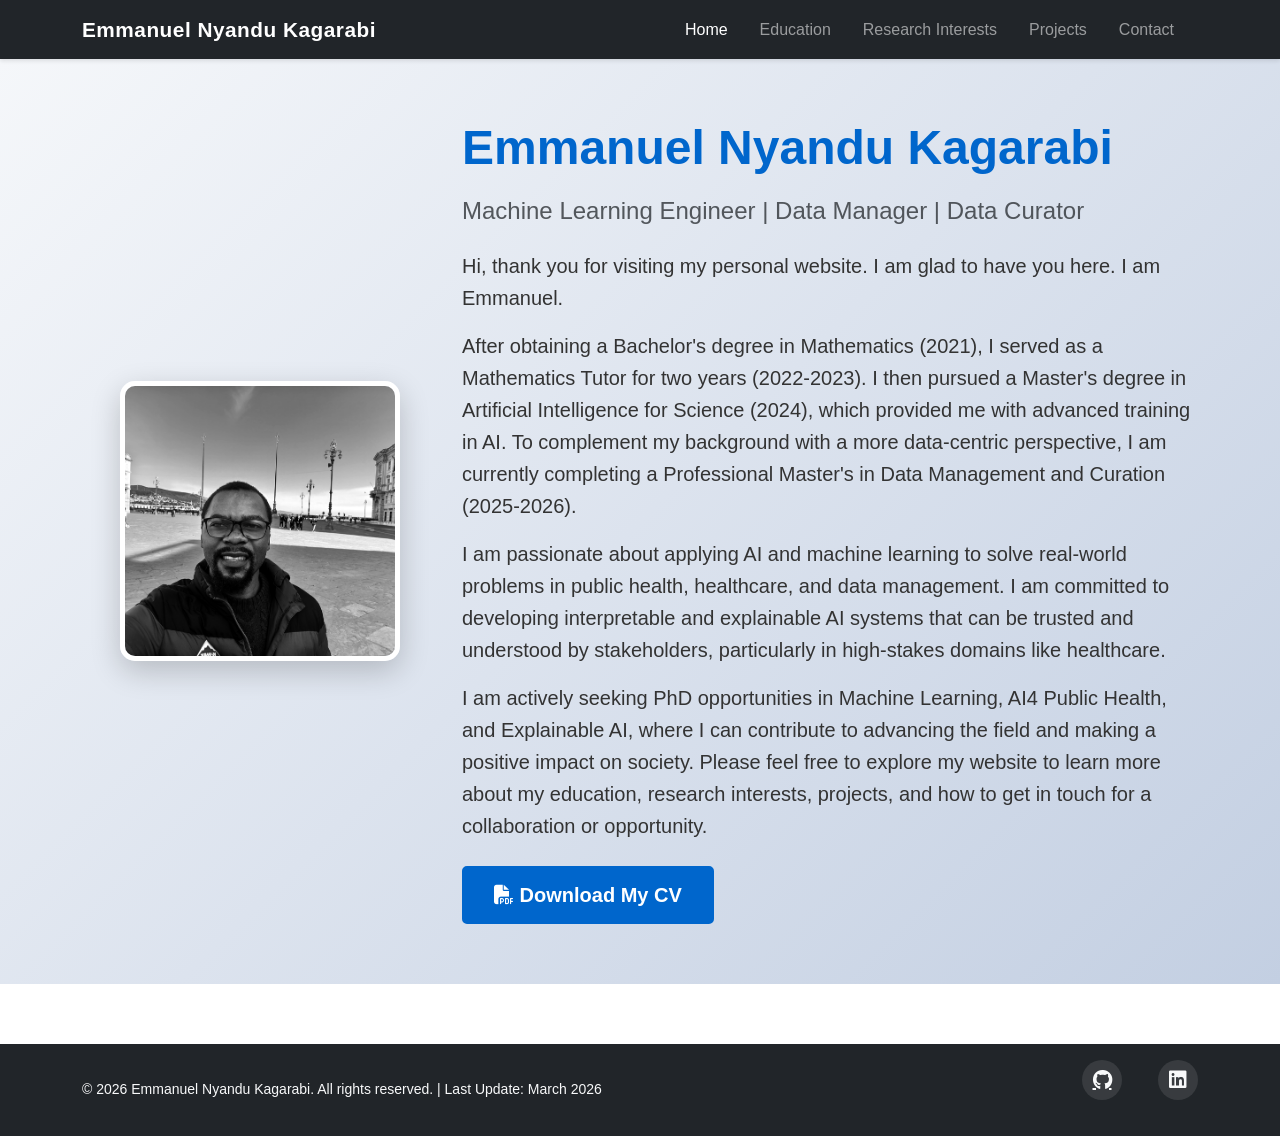
==== index.html @ 3d7207e2 "Fix flags issue" ====
<!DOCTYPE html>
<html lang="en">
<head>
    <meta charset="UTF-8">
    <meta name="viewport" content="width=device-width, initial-scale=1.0">
    <meta name="description" content="Emmanuel Nyandu Kagarabi - AI4 Public Health, Machine Learning, Explainable AI, and Data Management researcher. PhD applicant in AI and computer science.">
    <meta name="keywords" content="Emmanuel Nyandu Kagarabi, AI4 Public Health, Machine Learning, Explainable AI, Data Management, researcher, PhD">
    <meta name="author" content="Emmanuel Nyandu Kagarabi">
    
    <title>Emmanuel Nyandu Kagarabi | Researcher & AI Specialist</title>
    
    <link href="https://cdn.jsdelivr.net/npm/bootstrap@5.3.0/dist/css/bootstrap.min.css" rel="stylesheet">
    <link href="https://cdnjs.cloudflare.com/ajax/libs/font-awesome/6.4.0/css/all.min.css" rel="stylesheet">
    <link href="assets/css/style.css" rel="stylesheet">
</head>
<body>
    <!-- Navigation -->
    <nav class="navbar navbar-expand-lg navbar-dark bg-dark sticky-top">
        <div class="container">
            <a class="navbar-brand" href="index.html">
                <strong>Emmanuel Nyandu Kagarabi</strong>
            </a>
            <button class="navbar-toggler" type="button" data-bs-toggle="collapse" data-bs-target="#navbarNav">
                <span class="navbar-toggler-icon"></span>
            </button>
            <div class="collapse navbar-collapse" id="navbarNav">
                <ul class="navbar-nav ms-auto">
                    <li class="nav-item"><a class="nav-link active" href="index.html">Home</a></li>
                    <li class="nav-item"><a class="nav-link" href="pages/education.html">Education</a></li>
                    <li class="nav-item"><a class="nav-link" href="pages/research-interests.html">Research Interests</a></li>
                    <li class="nav-item"><a class="nav-link" href="pages/projects.html">Projects</a></li>
                    <li class="nav-item"><a class="nav-link" href="pages/contact.html">Contact</a></li>
                </ul>
            </div>
        </div>
    </nav>

    <!-- Hero Section -->
    <section class="hero-section">
        <div class="container">
            <div class="row align-items-center">
                <div class="col-md-4 text-center mb-4 mb-md-0">
                    <img src="static/emma_profile.png" alt="Emmanuel Nyandu Kagarabi" class="profile-image">
                </div>
                <div class="col-md-8">
                    <h2 class="display-5 fw-bold">Emmanuel Nyandu Kagarabi</h2>
                    <h4 class="text-muted h4 mb-4">Machine Learning Engineer | Data Manager | Data Curator</h4>
                    <p class="lead mb-3">
                        Hi, thank you for visiting my personal website. I am glad to have you here. I am Emmanuel.
                    </p>
                    <p class="lead mb-3">
                        After obtaining a Bachelor's degree in Mathematics (2021), I served as a Mathematics Tutor for two years (2022-2023). I then pursued a Master's degree in Artificial Intelligence for Science (2024), which provided me with advanced training in AI. To complement my background with a more data-centric perspective, I am currently completing a Professional Master's in Data Management and Curation (2025-2026).
                    </p>
                    <p class="lead mb-3">
                        I am passionate about applying AI and machine learning to solve real-world problems in public health, healthcare, and data management. I am committed to developing interpretable and explainable AI systems that can be trusted and understood by stakeholders, particularly in high-stakes domains like healthcare.
                    </p>
                    <p class="lead mb-4">
                        I am actively seeking PhD opportunities in Machine Learning, AI4 Public Health, and Explainable AI, where I can contribute to advancing the field and making a positive impact on society. Please feel free to explore my website to learn more about my education, research interests, projects, and how to get in touch for a collaboration or opportunity.
                    </p>
                    <a href="static/CV_Emmanuel_Nyandu_Kagarabi.pdf" class="btn btn-primary btn-lg" target="_blank">
                        <i class="fas fa-file-pdf"></i> Download My CV
                    </a>
                </div>
            </div>
        </div>
    </section>



            <!-- Footer -->
    <footer class="footer bg-dark text-white py-3 mt-5">
        <div class="container d-flex flex-wrap justify-content-between align-items-center">
            <p class="mb-0 text-light small">&copy; 2026 Emmanuel Nyandu Kagarabi. All rights reserved. | Last Update: March 2026</p>
            <div class="social-links">
                <a href="https://github.com/emmanuelnyandukagarabi" target="_blank" title="GitHub" class="text-light me-3 fs-5">
                    <i class="fab fa-github"></i>
                </a>
                <a href="https://www.linkedin.com/in/emmanuel-nyandu-kagarabi-5410a4304/" target="_blank" title="LinkedIn" class="text-light fs-5">
                    <i class="fab fa-linkedin"></i>
                </a>
            </div>
        </div>
    </footer>

    <script src="https://cdn.jsdelivr.net/npm/bootstrap@5.3.0/dist/js/bootstrap.bundle.min.js"></script>
</body>
</html>
---- assets/css/style.css ----
/* Global Styles */
:root {
    --primary-color: #0066cc;
    --secondary-color: #333;
    --accent-color: #28a745;
    --light-gray: #f8f9fa;
    --border-color: #dee2e6;
}

body {
    font-family: 'Segoe UI', Tahoma, Geneva, Verdana, sans-serif;
    line-height: 1.6;
    color: #333;
    background-color: #ffffff;
}

/* Navigation */
.navbar {
    box-shadow: 0 2px 4px rgba(0,0,0,0.1);
}

.navbar-brand {
    font-size: 1.3rem;
    font-weight: 700;
    color: #ffffff !important;
    letter-spacing: 0.5px;
}

.nav-link {
    position: relative;
    transition: color 0.3s ease;
    margin-right: 1rem;
}

.nav-link:after {
    content: '';
    position: absolute;
    width: 0;
    height: 2px;
    bottom: 0;
    left: 0;
    background-color: var(--primary-color);
    transition: width 0.3s ease;
}

.nav-link:hover:after {
    width: 100%;
}

/* Hero Section */
.hero-section {
    padding: 60px 0;
    background: linear-gradient(135deg, #f5f7fa 0%, #c3cfe2 100%);
    margin-bottom: 60px;
}

.profile-image {
    width: 280px;
    height: 280px;
    object-fit: cover;
    border-radius: 15px;
    box-shadow: 0 10px 30px rgba(0,0,0,0.2);
    border: 5px solid #ffffff;
    transition: transform 0.3s ease;
}

.profile-image:hover {
    transform: translateY(-5px);
}

.hero-section h1 {
    color: var(--secondary-color);
    margin-bottom: 10px;
    font-weight: 800;
}

.hero-section h2 {
    color: var(--primary-color);
    font-weight: 600;
    margin-bottom: 20px;
}

.buttons-group {
    display: flex;
    gap: 15px;
    flex-wrap: wrap;
}

.btn {
    border-radius: 5px;
    padding: 12px 30px;
    font-weight: 600;
    transition: all 0.3s ease;
    border: 2px solid var(--primary-color);
}

.btn-primary {
    background-color: var(--primary-color);
}

.btn-primary:hover {
    background-color: #0052a3;
    transform: translateY(-2px);
    box-shadow: 0 5px 15px rgba(0,102,204,0.3);
}

.btn-outline-primary {
    color: var(--primary-color);
}

.btn-outline-primary:hover {
    background-color: var(--primary-color);
    color: white;
    transform: translateY(-2px);
}

/* Section Titles */
.section-title {
    font-size: 2.5rem;
    font-weight: 800;
    color: var(--secondary-color);
    margin-bottom: 50px;
    text-align: center;
    position: relative;
    padding-bottom: 20px;
}

.section-title:after {
    content: '';
    position: absolute;
    width: 80px;
    height: 4px;
    background-color: var(--primary-color);
    bottom: 0;
    left: 50%;
    transform: translateX(-50%);
    border-radius: 2px;
}

/* Research Interests Section */
.research-interests-section {
    padding: 80px 0;
    background-color: #ffffff;
    margin-bottom: 60px;
}

.interest-card {
    background: #f8f9fa;
    padding: 40px 25px;
    border-radius: 10px;
    text-align: center;
    transition: all 0.3s ease;
    border: 2px solid transparent;
    height: 100%;
}

.interest-card:hover {
    transform: translateY(-10px);
    box-shadow: 0 15px 40px rgba(0,0,0,0.1);
    border-color: var(--primary-color);
    background-color: #ffffff;
}

.icon-box {
    font-size: 3rem;
    color: var(--primary-color);
    margin-bottom: 20px;
}

.interest-card h3 {
    font-size: 1.3rem;
    font-weight: 700;
    margin-bottom: 15px;
    color: var(--secondary-color);
}

.interest-card p {
    color: #666;
    font-size: 0.95rem;
    line-height: 1.6;
}

/* Featured Work Section */
.featured-work-section {
    padding: 80px 0;
    background-color: var(--light-gray);
    margin-bottom: 60px;
}

.work-card {
    background: white;
    padding: 40px;
    border-radius: 10px;
    box-shadow: 0 5px 15px rgba(0,0,0,0.08);
    transition: all 0.3s ease;
    height: 100%;
    border-left: 5px solid var(--primary-color);
}

.work-card:hover {
    transform: translateY(-5px);
    box-shadow: 0 15px 40px rgba(0,0,0,0.15);
}

.work-header {
    display: flex;
    align-items: center;
    margin-bottom: 20px;
}

.work-header i {
    font-size: 2rem;
    color: var(--primary-color);
    margin-right: 15px;
}

.work-header h3 {
    margin: 0;
    color: var(--secondary-color);
    font-weight: 700;
}

.work-card p {
    color: #666;
    line-height: 1.7;
    margin-bottom: 20px;
}

/* Stats Section */
.stats-section {
    padding: 80px 0;
    background: linear-gradient(135deg, #667eea 0%, #764ba2 100%);
    color: white;
    margin-bottom: 60px;
}

.stat-box {
    padding: 40px 20px;
}

.stat-number {
    font-size: 3rem;
    font-weight: 800;
    margin-bottom: 10px;
}

.stat-label {
    font-size: 1.1rem;
    font-weight: 600;
    opacity: 0.95;
}

/* Footer */
.footer {
    background-color: var(--secondary-color);
    color: white;
    padding: 50px 0 20px 0;
    margin-top: 80px;
}

.footer h4 {
    font-weight: 700;
    margin-bottom: 15px;
    font-size: 1.3rem;
}

.footer p {
    margin: 0;
}

.social-links {
    display: flex;
    gap: 20px;
    justify-content: center;
    margin-bottom: 20px;
}

.social-links a {
    width: 40px;
    height: 40px;
    background-color: rgba(255,255,255,0.1);
    border-radius: 50%;
    display: flex;
    align-items: center;
    justify-content: center;
    color: white;
    transition: all 0.3s ease;
    font-size: 1.1rem;
}

.social-links a:hover {
    background-color: var(--primary-color);
    transform: translateY(-3px);
}

.footer hr {
    border-color: rgba(255,255,255,0.1);
    margin: 30px 0;
}

.footer small {
    font-size: 0.9rem;
}

/* Page Header */
.page-header {
    background: linear-gradient(135deg, #667eea 0%, #764ba2 100%);
    color: white;
    padding: 60px 0 50px 0;
    margin-bottom: 40px;
}

.page-header h1 {
    color: white;
    font-weight: 800;
}

.page-header .lead {
    color: rgba(255, 255, 255, 0.9);
    font-size: 1.2rem;
}

/* Page Content */
.page-section {
    padding: 60px 0;
}

.content-box {
    background-color: var(--light-gray);
    padding: 40px;
    border-radius: 10px;
    border-left: 5px solid var(--primary-color);
    margin-bottom: 30px;
}

.cv-section {
    margin-bottom: 50px;
}

.cv-section h3 {
    color: var(--primary-color);
    font-weight: 700;
    font-size: 1.4rem;
    margin-top: 30px;
    margin-bottom: 20px;
    border-bottom: 2px solid var(--border-color);
    padding-bottom: 10px;
}

.cv-item {
    background: white;
    padding: 25px;
    margin-bottom: 20px;
    border-radius: 8px;
    box-shadow: 0 2px 8px rgba(0,0,0,0.05);
    transition: all 0.3s ease;
}

.cv-item:hover {
    box-shadow: 0 5px 15px rgba(0,0,0,0.1);
    transform: translateX(5px);
}

.cv-item-title {
    font-weight: 700;
    color: var(--secondary-color);
    font-size: 1.1rem;
}

.cv-item-subtitle {
    color: var(--primary-color);
    font-weight: 600;
    font-size: 0.95rem;
    margin: 5px 0;
}

.cv-item-date {
    color: #999;
    font-size: 0.9rem;
    margin-bottom: 10px;
}

/* Publications/Work List */
.pub-card {
    background: white;
    padding: 30px;
    border-radius: 10px;
    margin-bottom: 25px;
    box-shadow: 0 3px 10px rgba(0,0,0,0.08);
    border-left: 4px solid var(--accent-color);
    transition: all 0.3s ease;
}

.pub-card:hover {
    transform: translateY(-3px);
    box-shadow: 0 8px 25px rgba(0,0,0,0.12);
}

.pub-card h4 {
    color: var(--secondary-color);
    font-weight: 700;
    margin-bottom: 10px;
}

.pub-card p {
    color: #666;
    line-height: 1.7;
    margin-bottom: 15px;
}

.pub-category {
    display: inline-block;
    background-color: var(--primary-color);
    color: white;
    padding: 5px 15px;
    border-radius: 20px;
    font-size: 0.85rem;
    font-weight: 600;
    margin-bottom: 15px;
}

/* Contact Form */
.form-group {
    margin-bottom: 25px;
}

.form-label {
    font-weight: 600;
    color: var(--secondary-color);
    margin-bottom: 8px;
}

.form-control {
    border-radius: 5px;
    border: 1px solid var(--border-color);
    padding: 12px 15px;
    font-size: 0.95rem;
    transition: all 0.3s ease;
}

.form-control:focus {
    border-color: var(--primary-color);
    box-shadow: 0 0 0 0.2rem rgba(0,102,204,0.25);
}

/* Responsive */
@media (max-width: 768px) {
    .hero-section {
        padding: 40px 0;
    }

    .profile-image {
        width: 220px;
        height: 220px;
    }

    .buttons-group {
        flex-direction: column;
    }

    .section-title {
        font-size: 2rem;
    }

    .interest-card {
        margin-bottom: 20px;
    }

    .social-links {
        justify-content: flex-start;
    }

    .footer {
        text-align: center;
    }

    .footer .col-md-4 {
        text-align: center;
        margin-top: 20px;
    }

    .social-links {
        justify-content: center;
    }
}

/* Print Styles */
@media print {
    .navbar,
    .footer,
    .buttons-group {
        display: none;
    }

    body {
        background-color: white;
    }

    .content-box {
        box-shadow: none;
        border: 1px solid var(--border-color);
    }
}
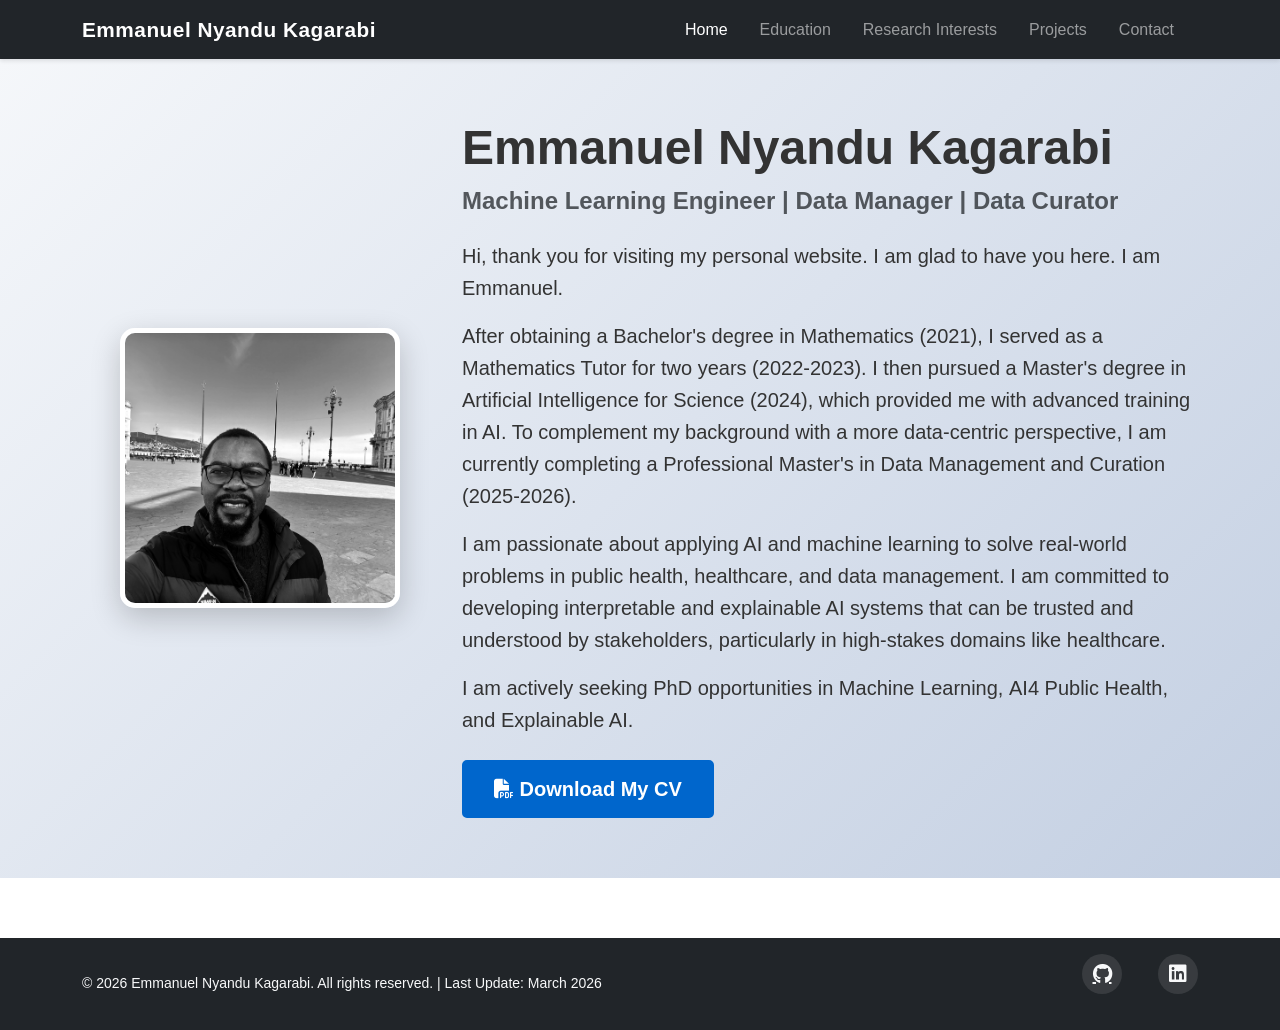
==== commit c5e830fd: "Release v1 : Complete Website" ====
--- a/index.html
+++ b/index.html
@@ -3,15 +3,52 @@
 <head>
     <meta charset="UTF-8">
     <meta name="viewport" content="width=device-width, initial-scale=1.0">
-    <meta name="description" content="Emmanuel Nyandu Kagarabi - AI4 Public Health, Machine Learning, Explainable AI, and Data Management researcher. PhD applicant in AI and computer science.">
-    <meta name="keywords" content="Emmanuel Nyandu Kagarabi, AI4 Public Health, Machine Learning, Explainable AI, Data Management, researcher, PhD">
+    <meta name="description" content="Emmanuel Nyandu Kagarabi — Machine Learning Engineer, AI4 Public Health researcher, and PhD applicant in Explainable AI. MSc AI (AIMS/Stellenbosch), Data Management (SISSA).">
+    <meta name="keywords" content="Emmanuel Nyandu Kagarabi, AI4 Public Health, Machine Learning, Explainable AI, Data Management, SISSA, AIMS, Stellenbosch, researcher, PhD">
     <meta name="author" content="Emmanuel Nyandu Kagarabi">
-    
+    <link rel="canonical" href="https://emmanuelnyandukagarabi.github.io/">
+
+    <!-- Open Graph -->
+    <meta property="og:title" content="Emmanuel Nyandu Kagarabi | Researcher & AI Specialist">
+    <meta property="og:description" content="Machine Learning Engineer and researcher focused on AI4 Public Health and Explainable AI. Seeking PhD opportunities.">
+    <meta property="og:url" content="https://emmanuelnyandukagarabi.github.io/">
+    <meta property="og:type" content="website">
+    <meta property="og:image" content="https://emmanuelnyandukagarabi.github.io/static/emma_profile.png">
+
+    <!-- Twitter Card -->
+    <meta name="twitter:card" content="summary">
+    <meta name="twitter:title" content="Emmanuel Nyandu Kagarabi | Researcher & AI Specialist">
+    <meta name="twitter:description" content="Machine Learning Engineer and researcher focused on AI4 Public Health and Explainable AI.">
+    <meta name="twitter:image" content="https://emmanuelnyandukagarabi.github.io/static/emma_profile.png">
+
     <title>Emmanuel Nyandu Kagarabi | Researcher & AI Specialist</title>
-    
+
+    <link rel="icon" type="image/png" href="static/emma_profile.png">
     <link href="https://cdn.jsdelivr.net/npm/bootstrap@5.3.0/dist/css/bootstrap.min.css" rel="stylesheet">
     <link href="https://cdnjs.cloudflare.com/ajax/libs/font-awesome/6.4.0/css/all.min.css" rel="stylesheet">
     <link href="assets/css/style.css" rel="stylesheet">
+
+    <!-- Structured Data: Person -->
+    <script type="application/ld+json">
+    {
+      "@context": "https://schema.org",
+      "@type": "Person",
+      "name": "Emmanuel Nyandu Kagarabi",
+      "url": "https://emmanuelnyandukagarabi.github.io/",
+      "image": "https://emmanuelnyandukagarabi.github.io/static/emma_profile.png",
+      "jobTitle": "Machine Learning Engineer & Researcher",
+      "description": "Researcher in AI4 Public Health, Explainable AI, and Data Management. MSc in Artificial Intelligence for Science (AIMS South Africa & Stellenbosch University). PhD applicant.",
+      "alumniOf": [
+        { "@type": "EducationalOrganization", "name": "AIMS South Africa & Stellenbosch University" },
+        { "@type": "EducationalOrganization", "name": "SISSA – International School for Advanced Studies" },
+        { "@type": "EducationalOrganization", "name": "Bukavu Teacher Training College" }
+      ],
+      "sameAs": [
+        "https://github.com/emmanuelnyandukagarabi",
+        "https://www.linkedin.com/in/emmanuel-nyandu-kagarabi-5410a4304/"
+      ]
+    }
+    </script>
 </head>
 <body>
     <!-- Navigation -->
@@ -43,8 +80,8 @@
                     <img src="static/emma_profile.png" alt="Emmanuel Nyandu Kagarabi" class="profile-image">
                 </div>
                 <div class="col-md-8">
-                    <h2 class="display-5 fw-bold">Emmanuel Nyandu Kagarabi</h2>
-                    <h4 class="text-muted h4 mb-4">Machine Learning Engineer | Data Manager | Data Curator</h4>
+                    <h1 class="display-5 fw-bold">Emmanuel Nyandu Kagarabi</h1>
+                    <h2 class="text-muted h4 mb-4">Machine Learning Engineer | Data Manager | Data Curator</h2>
                     <p class="lead mb-3">
                         Hi, thank you for visiting my personal website. I am glad to have you here. I am Emmanuel.
                     </p>
@@ -55,7 +92,7 @@
                         I am passionate about applying AI and machine learning to solve real-world problems in public health, healthcare, and data management. I am committed to developing interpretable and explainable AI systems that can be trusted and understood by stakeholders, particularly in high-stakes domains like healthcare.
                     </p>
                     <p class="lead mb-4">
-                        I am actively seeking PhD opportunities in Machine Learning, AI4 Public Health, and Explainable AI, where I can contribute to advancing the field and making a positive impact on society. Please feel free to explore my website to learn more about my education, research interests, projects, and how to get in touch for a collaboration or opportunity.
+                        I am actively seeking PhD opportunities in <strong>Machine Learning</strong>, <strong>AI4 Public Health</strong>, and <strong>Explainable AI</strong>.
                     </p>
                     <a href="static/CV_Emmanuel_Nyandu_Kagarabi.pdf" class="btn btn-primary btn-lg" target="_blank">
                         <i class="fas fa-file-pdf"></i> Download My CV
@@ -65,9 +102,7 @@
         </div>
     </section>
 
-
-
-            <!-- Footer -->
+    <!-- Footer -->
     <footer class="footer bg-dark text-white py-3 mt-5">
         <div class="container d-flex flex-wrap justify-content-between align-items-center">
             <p class="mb-0 text-light small">&copy; 2026 Emmanuel Nyandu Kagarabi. All rights reserved. | Last Update: March 2026</p>
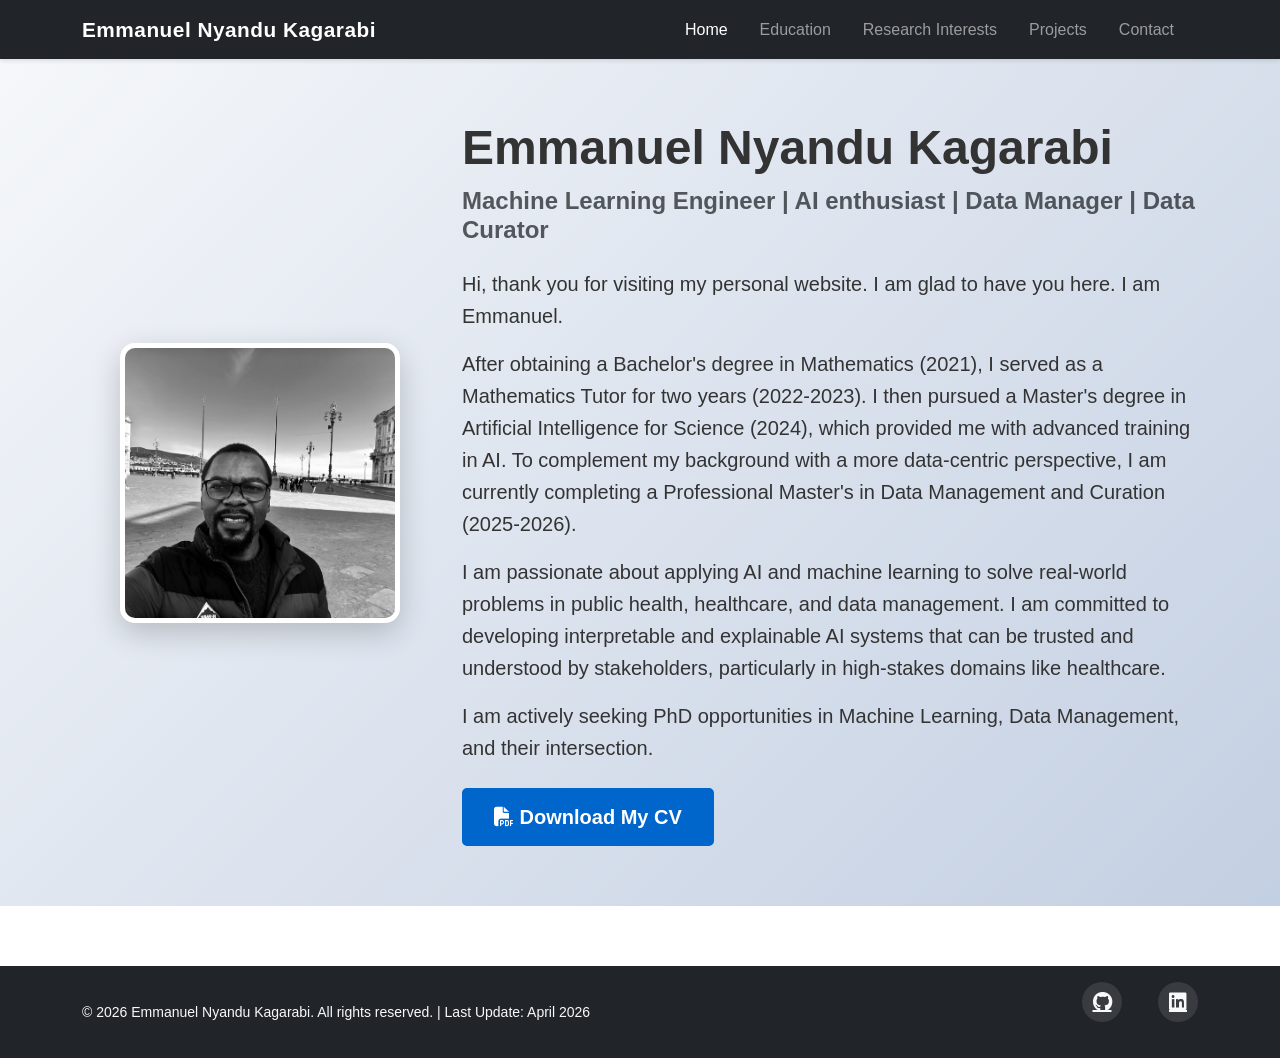
==== commit 9b237df0: "Update website for April 1st release" ====
--- a/index.html
+++ b/index.html
@@ -3,25 +3,26 @@
 <head>
     <meta charset="UTF-8">
     <meta name="viewport" content="width=device-width, initial-scale=1.0">
-    <meta name="description" content="Emmanuel Nyandu Kagarabi — Machine Learning Engineer, AI4 Public Health researcher, and PhD applicant in Explainable AI. MSc AI (AIMS/Stellenbosch), Data Management (SISSA).">
+    <meta name="description" content="Emmanuel Nyandu Kagarabi — Machine Learning Engineer, AI4 Public Health enthusiast, and PhD applicant in Explainable AI. MSc AI (AIMS/Stellenbosch), Data Management (SISSA).">
     <meta name="keywords" content="Emmanuel Nyandu Kagarabi, AI4 Public Health, Machine Learning, Explainable AI, Data Management, SISSA, AIMS, Stellenbosch, researcher, PhD">
     <meta name="author" content="Emmanuel Nyandu Kagarabi">
+    <meta name="google-site-verification" content="eCxzfQt8rSGp6nLvdoWjFmHBHKGWoWfex3agK9k3iwE">
     <link rel="canonical" href="https://emmanuelnyandukagarabi.github.io/">
 
     <!-- Open Graph -->
-    <meta property="og:title" content="Emmanuel Nyandu Kagarabi | Researcher & AI Specialist">
-    <meta property="og:description" content="Machine Learning Engineer and researcher focused on AI4 Public Health and Explainable AI. Seeking PhD opportunities.">
+    <meta property="og:title" content="Emmanuel Nyandu Kagarabi | Machine Learning Engineer & AI enthusiast">
+    <meta property="og:description" content="Machine Learning Engineer and AI enthusiast focused on AI4 Public Health and Explainable AI. Seeking PhD opportunities.">
     <meta property="og:url" content="https://emmanuelnyandukagarabi.github.io/">
     <meta property="og:type" content="website">
     <meta property="og:image" content="https://emmanuelnyandukagarabi.github.io/static/emma_profile.png">
 
     <!-- Twitter Card -->
     <meta name="twitter:card" content="summary">
-    <meta name="twitter:title" content="Emmanuel Nyandu Kagarabi | Researcher & AI Specialist">
-    <meta name="twitter:description" content="Machine Learning Engineer and researcher focused on AI4 Public Health and Explainable AI.">
+    <meta name="twitter:title" content="Emmanuel Nyandu Kagarabi | Machine Learning Engineer & AI enthusiast">
+    <meta name="twitter:description" content="Machine Learning Engineer and AI enthusiast focused on AI4 Public Health and Explainable AI.">
     <meta name="twitter:image" content="https://emmanuelnyandukagarabi.github.io/static/emma_profile.png">
 
-    <title>Emmanuel Nyandu Kagarabi | Researcher & AI Specialist</title>
+    <title>Emmanuel Nyandu Kagarabi | Machine Learning Engineer & AI enthusiast</title>
 
     <link rel="icon" type="image/png" href="static/emma_profile.png">
     <link href="https://cdn.jsdelivr.net/npm/bootstrap@5.3.0/dist/css/bootstrap.min.css" rel="stylesheet">
@@ -36,8 +37,8 @@
       "name": "Emmanuel Nyandu Kagarabi",
       "url": "https://emmanuelnyandukagarabi.github.io/",
       "image": "https://emmanuelnyandukagarabi.github.io/static/emma_profile.png",
-      "jobTitle": "Machine Learning Engineer & Researcher",
-      "description": "Researcher in AI4 Public Health, Explainable AI, and Data Management. MSc in Artificial Intelligence for Science (AIMS South Africa & Stellenbosch University). PhD applicant.",
+      "jobTitle": "Machine Learning Engineer & AI enthusiast",
+      "description": "AI enthusiast focused on AI4 Public Health and Explainable AI. MSc in Artificial Intelligence for Science (AIMS South Africa & Stellenbosch University). PhD applicant.",
       "alumniOf": [
         { "@type": "EducationalOrganization", "name": "AIMS South Africa & Stellenbosch University" },
         { "@type": "EducationalOrganization", "name": "SISSA – International School for Advanced Studies" },
@@ -81,7 +82,7 @@
                 </div>
                 <div class="col-md-8">
                     <h1 class="display-5 fw-bold">Emmanuel Nyandu Kagarabi</h1>
-                    <h2 class="text-muted h4 mb-4">Machine Learning Engineer | Data Manager | Data Curator</h2>
+                    <h2 class="text-muted h4 mb-4">Machine Learning Engineer | AI enthusiast | Data Manager | Data Curator</h2>
                     <p class="lead mb-3">
                         Hi, thank you for visiting my personal website. I am glad to have you here. I am Emmanuel.
                     </p>
@@ -92,7 +93,7 @@
                         I am passionate about applying AI and machine learning to solve real-world problems in public health, healthcare, and data management. I am committed to developing interpretable and explainable AI systems that can be trusted and understood by stakeholders, particularly in high-stakes domains like healthcare.
                     </p>
                     <p class="lead mb-4">
-                        I am actively seeking PhD opportunities in <strong>Machine Learning</strong>, <strong>AI4 Public Health</strong>, and <strong>Explainable AI</strong>.
+                        I am actively seeking PhD opportunities in <strong>Machine Learning</strong>, <strong>Data Management</strong>, and their intersection.
                     </p>
                     <a href="static/CV_Emmanuel_Nyandu_Kagarabi.pdf" class="btn btn-primary btn-lg" target="_blank">
                         <i class="fas fa-file-pdf"></i> Download My CV
@@ -105,7 +106,7 @@
     <!-- Footer -->
     <footer class="footer bg-dark text-white py-3 mt-5">
         <div class="container d-flex flex-wrap justify-content-between align-items-center">
-            <p class="mb-0 text-light small">&copy; 2026 Emmanuel Nyandu Kagarabi. All rights reserved. | Last Update: March 2026</p>
+            <p class="mb-0 text-light small">&copy; 2026 Emmanuel Nyandu Kagarabi. All rights reserved. | Last Update: April 2026</p>
             <div class="social-links">
                 <a href="https://github.com/emmanuelnyandukagarabi" target="_blank" title="GitHub" class="text-light me-3 fs-5">
                     <i class="fab fa-github"></i>
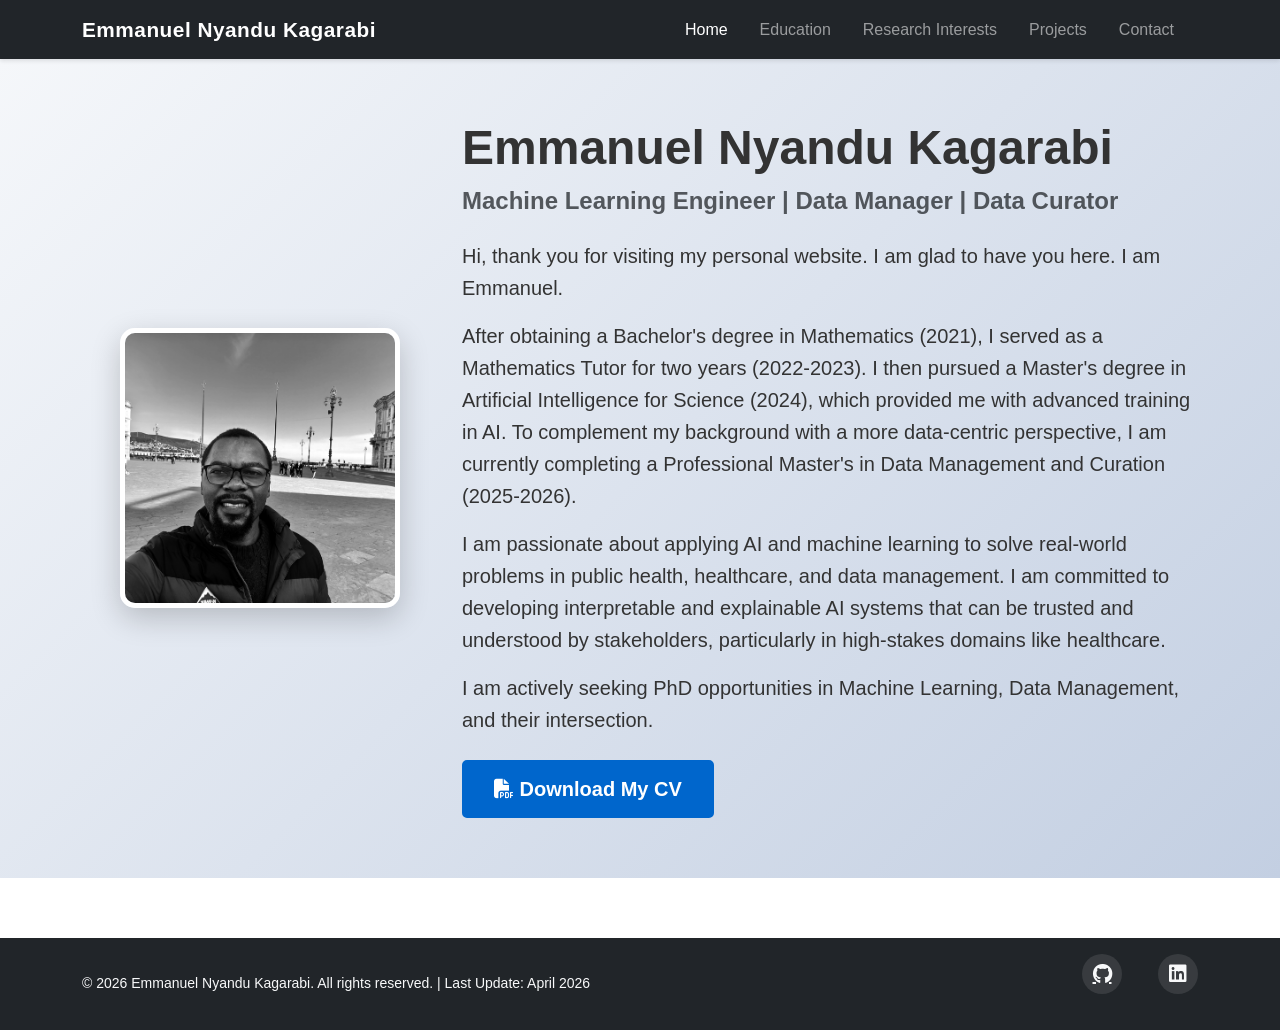
==== commit a41921fb: "Fix typo in index.html" ====
--- a/index.html
+++ b/index.html
@@ -82,7 +82,7 @@
                 </div>
                 <div class="col-md-8">
                     <h1 class="display-5 fw-bold">Emmanuel Nyandu Kagarabi</h1>
-                    <h2 class="text-muted h4 mb-4">Machine Learning Engineer | AI enthusiast | Data Manager | Data Curator</h2>
+                    <h2 class="text-muted h4 mb-4">Machine Learning Engineer | Data Manager | Data Curator</h2>
                     <p class="lead mb-3">
                         Hi, thank you for visiting my personal website. I am glad to have you here. I am Emmanuel.
                     </p>
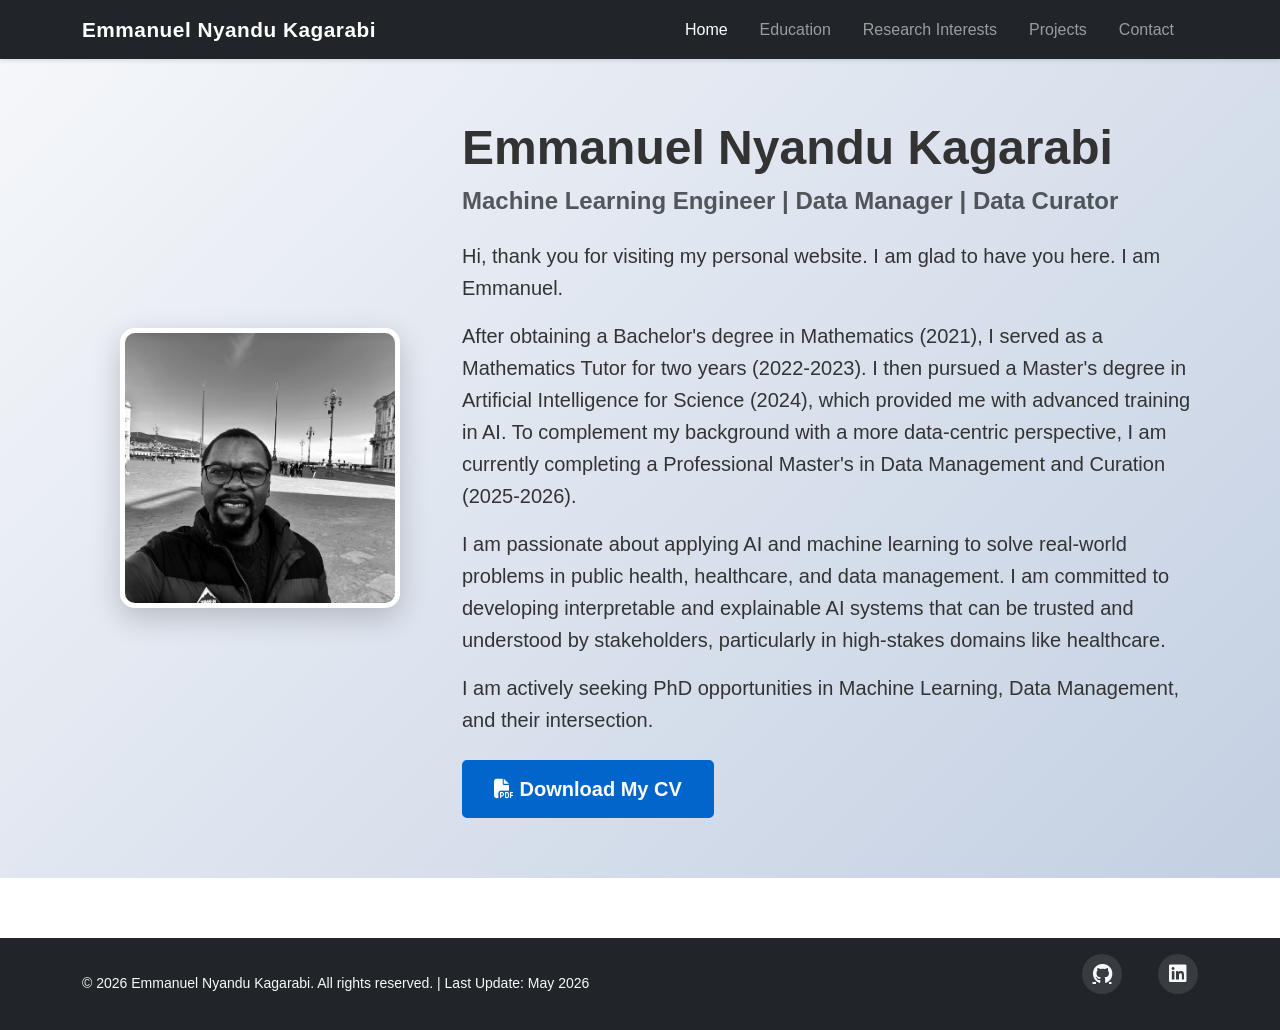
==== commit c38d7342: "Upload MDMC thesis" ====
--- a/index.html
+++ b/index.html
@@ -10,7 +10,7 @@
     <link rel="canonical" href="https://emmanuelnyandukagarabi.github.io/">
 
     <!-- Open Graph -->
-    <meta property="og:title" content="Emmanuel Nyandu Kagarabi | Machine Learning Engineer & AI enthusiast">
+    <meta property="og:title" content="Emmanuel Nyandu Kagarabi | Machine Learning Engineer, Data Manager, and Data Curator">
     <meta property="og:description" content="Machine Learning Engineer and AI enthusiast focused on AI4 Public Health and Explainable AI. Seeking PhD opportunities.">
     <meta property="og:url" content="https://emmanuelnyandukagarabi.github.io/">
     <meta property="og:type" content="website">
@@ -18,11 +18,11 @@
 
     <!-- Twitter Card -->
     <meta name="twitter:card" content="summary">
-    <meta name="twitter:title" content="Emmanuel Nyandu Kagarabi | Machine Learning Engineer & AI enthusiast">
-    <meta name="twitter:description" content="Machine Learning Engineer and AI enthusiast focused on AI4 Public Health and Explainable AI.">
+    <meta name="twitter:title" content="Emmanuel Nyandu Kagarabi | Machine Learning Engineer, Data Manager, and Data Curator">
+    <meta name="twitter:description" content="Machine Learning Engineer and AI enthusiast focused on AI4 Public Health and Explainable AI. Seeking PhD opportunities.">
     <meta name="twitter:image" content="https://emmanuelnyandukagarabi.github.io/static/emma_profile.png">
 
-    <title>Emmanuel Nyandu Kagarabi | Machine Learning Engineer & AI enthusiast</title>
+    <title>Emmanuel Nyandu Kagarabi | Machine Learning Engineer, Data Manager, and Data Curator</title>
 
     <link rel="icon" type="image/png" href="static/emma_profile.png">
     <link href="https://cdn.jsdelivr.net/npm/bootstrap@5.3.0/dist/css/bootstrap.min.css" rel="stylesheet">
@@ -37,7 +37,7 @@
       "name": "Emmanuel Nyandu Kagarabi",
       "url": "https://emmanuelnyandukagarabi.github.io/",
       "image": "https://emmanuelnyandukagarabi.github.io/static/emma_profile.png",
-      "jobTitle": "Machine Learning Engineer & AI enthusiast",
+      "jobTitle": "Machine Learning Engineer, Data Manager, and Data Curator",
       "description": "AI enthusiast focused on AI4 Public Health and Explainable AI. MSc in Artificial Intelligence for Science (AIMS South Africa & Stellenbosch University). PhD applicant.",
       "alumniOf": [
         { "@type": "EducationalOrganization", "name": "AIMS South Africa & Stellenbosch University" },
@@ -106,7 +106,7 @@
     <!-- Footer -->
     <footer class="footer bg-dark text-white py-3 mt-5">
         <div class="container d-flex flex-wrap justify-content-between align-items-center">
-            <p class="mb-0 text-light small">&copy; 2026 Emmanuel Nyandu Kagarabi. All rights reserved. | Last Update: April 2026</p>
+            <p class="mb-0 text-light small">&copy; 2026 Emmanuel Nyandu Kagarabi. All rights reserved. | Last Update: May 2026</p>
             <div class="social-links">
                 <a href="https://github.com/emmanuelnyandukagarabi" target="_blank" title="GitHub" class="text-light me-3 fs-5">
                     <i class="fab fa-github"></i>
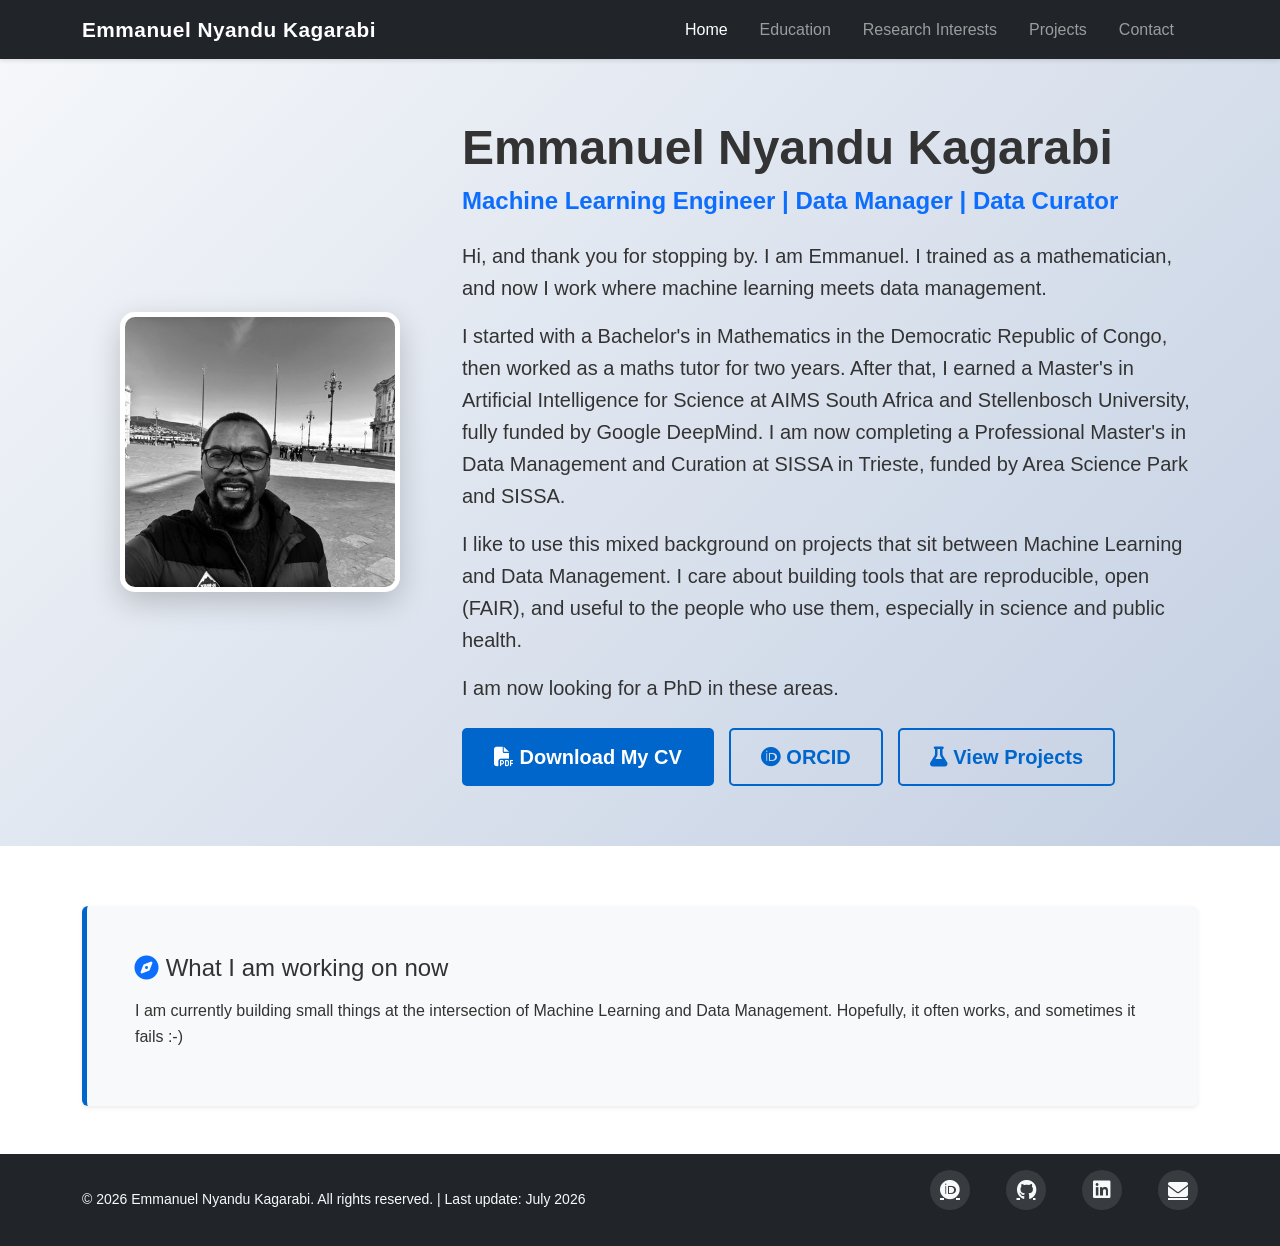
==== commit 0ec2dd7f: "Refresh portfolio: link Zenodo DOIs, simplify copy, clean up assets" ====
--- a/index.html
+++ b/index.html
@@ -3,28 +3,31 @@
 <head>
     <meta charset="UTF-8">
     <meta name="viewport" content="width=device-width, initial-scale=1.0">
-    <meta name="description" content="Emmanuel Nyandu Kagarabi — Machine Learning Engineer, AI4 Public Health enthusiast, and PhD applicant in Explainable AI. MSc AI (AIMS/Stellenbosch), Data Management (SISSA).">
-    <meta name="keywords" content="Emmanuel Nyandu Kagarabi, AI4 Public Health, Machine Learning, Explainable AI, Data Management, SISSA, AIMS, Stellenbosch, researcher, PhD">
+    <meta name="description" content="Emmanuel Nyandu Kagarabi — Machine Learning Engineer, Data Manager, and Data Curator working at the intersection of ML and research data management. MSc AI for Science (AIMS/Stellenbosch), Professional MSc Data Management & Curation (SISSA). PhD applicant.">
+    <meta name="keywords" content="Emmanuel Nyandu Kagarabi, Machine Learning, Data Management, Data Curation, FAIR data, Explainable AI, AI4 Public Health, SISSA, AIMS, Stellenbosch, DPCexplorer, PhD">
     <meta name="author" content="Emmanuel Nyandu Kagarabi">
     <meta name="google-site-verification" content="eCxzfQt8rSGp6nLvdoWjFmHBHKGWoWfex3agK9k3iwE">
     <link rel="canonical" href="https://emmanuelnyandukagarabi.github.io/">
 
     <!-- Open Graph -->
-    <meta property="og:title" content="Emmanuel Nyandu Kagarabi | Machine Learning Engineer, Data Manager, and Data Curator">
-    <meta property="og:description" content="Machine Learning Engineer and AI enthusiast focused on AI4 Public Health and Explainable AI. Seeking PhD opportunities.">
+    <meta property="og:title" content="Emmanuel Nyandu Kagarabi | Machine Learning Engineer, Data Manager, Data Curator">
+    <meta property="og:description" content="Machine Learning Engineer, Data Manager, and Data Curator building tools at the intersection of machine learning and research data management. Seeking PhD opportunities.">
     <meta property="og:url" content="https://emmanuelnyandukagarabi.github.io/">
-    <meta property="og:type" content="website">
+    <meta property="og:type" content="profile">
     <meta property="og:image" content="https://emmanuelnyandukagarabi.github.io/static/emma_profile.png">
+    <meta property="og:image:alt" content="Portrait of Emmanuel Nyandu Kagarabi">
 
     <!-- Twitter Card -->
     <meta name="twitter:card" content="summary">
-    <meta name="twitter:title" content="Emmanuel Nyandu Kagarabi | Machine Learning Engineer, Data Manager, and Data Curator">
-    <meta name="twitter:description" content="Machine Learning Engineer and AI enthusiast focused on AI4 Public Health and Explainable AI. Seeking PhD opportunities.">
+    <meta name="twitter:title" content="Emmanuel Nyandu Kagarabi | Machine Learning Engineer, Data Manager, Data Curator">
+    <meta name="twitter:description" content="Machine Learning Engineer, Data Manager, and Data Curator working at the intersection of machine learning and research data management. Seeking PhD opportunities.">
     <meta name="twitter:image" content="https://emmanuelnyandukagarabi.github.io/static/emma_profile.png">
 
-    <title>Emmanuel Nyandu Kagarabi | Machine Learning Engineer, Data Manager, and Data Curator</title>
+    <title>Emmanuel Nyandu Kagarabi | Machine Learning Engineer, Data Manager, Data Curator</title>
 
-    <link rel="icon" type="image/png" href="static/emma_profile.png">
+    <link rel="icon" type="image/png" sizes="32x32" href="static/favicon-32.png">
+    <link rel="icon" type="image/png" sizes="16x16" href="static/favicon-16.png">
+    <link rel="apple-touch-icon" href="static/apple-touch-icon.png">
     <link href="https://cdn.jsdelivr.net/npm/bootstrap@5.3.0/dist/css/bootstrap.min.css" rel="stylesheet">
     <link href="https://cdnjs.cloudflare.com/ajax/libs/font-awesome/6.4.0/css/all.min.css" rel="stylesheet">
     <link href="assets/css/style.css" rel="stylesheet">
@@ -37,14 +40,16 @@
       "name": "Emmanuel Nyandu Kagarabi",
       "url": "https://emmanuelnyandukagarabi.github.io/",
       "image": "https://emmanuelnyandukagarabi.github.io/static/emma_profile.png",
-      "jobTitle": "Machine Learning Engineer, Data Manager, and Data Curator",
-      "description": "AI enthusiast focused on AI4 Public Health and Explainable AI. MSc in Artificial Intelligence for Science (AIMS South Africa & Stellenbosch University). PhD applicant.",
+      "jobTitle": "Machine Learning Engineer, Data Manager, Data Curator",
+      "description": "Machine Learning Engineer, Data Manager, and Data Curator working at the intersection of ML and research data management. MSc in Artificial Intelligence for Science (AIMS South Africa & Stellenbosch University), Professional MSc in Data Management and Curation (SISSA). PhD applicant.",
+      "homeLocation": { "@type": "Place", "name": "Trieste, Italy" },
       "alumniOf": [
         { "@type": "EducationalOrganization", "name": "AIMS South Africa & Stellenbosch University" },
         { "@type": "EducationalOrganization", "name": "SISSA – International School for Advanced Studies" },
         { "@type": "EducationalOrganization", "name": "Bukavu Teacher Training College" }
       ],
       "sameAs": [
+        "https://orcid.org/0009-0000-4837-4712",
         "https://github.com/emmanuelnyandukagarabi",
         "https://www.linkedin.com/in/emmanuel-nyandu-kagarabi-5410a4304/"
       ]
@@ -58,7 +63,7 @@
             <a class="navbar-brand" href="index.html">
                 <strong>Emmanuel Nyandu Kagarabi</strong>
             </a>
-            <button class="navbar-toggler" type="button" data-bs-toggle="collapse" data-bs-target="#navbarNav">
+            <button class="navbar-toggler" type="button" data-bs-toggle="collapse" data-bs-target="#navbarNav" aria-controls="navbarNav" aria-expanded="false" aria-label="Toggle navigation">
                 <span class="navbar-toggler-icon"></span>
             </button>
             <div class="collapse navbar-collapse" id="navbarNav">
@@ -78,46 +83,62 @@
         <div class="container">
             <div class="row align-items-center">
                 <div class="col-md-4 text-center mb-4 mb-md-0">
-                    <img src="static/emma_profile.png" alt="Emmanuel Nyandu Kagarabi" class="profile-image">
+                    <img src="static/emma_profile_opt.jpg" alt="Portrait of Emmanuel Nyandu Kagarabi" class="profile-image" width="560" height="418">
                 </div>
                 <div class="col-md-8">
                     <h1 class="display-5 fw-bold">Emmanuel Nyandu Kagarabi</h1>
-                    <h2 class="text-muted h4 mb-4">Machine Learning Engineer | Data Manager | Data Curator</h2>
+                    <h2 class="text-primary h4 mb-4">Machine Learning Engineer&nbsp;|&nbsp;Data Manager&nbsp;|&nbsp;Data Curator</h2>
                     <p class="lead mb-3">
-                        Hi, thank you for visiting my personal website. I am glad to have you here. I am Emmanuel.
+                        Hi, and thank you for stopping by. I am Emmanuel. I trained as a mathematician, and now I work where machine learning meets data management.
                     </p>
                     <p class="lead mb-3">
-                        After obtaining a Bachelor's degree in Mathematics (2021), I served as a Mathematics Tutor for two years (2022-2023). I then pursued a Master's degree in Artificial Intelligence for Science (2024), which provided me with advanced training in AI. To complement my background with a more data-centric perspective, I am currently completing a Professional Master's in Data Management and Curation (2025-2026).
+                        I started with a Bachelor's in Mathematics in the Democratic Republic of Congo, then worked as a maths tutor for two years. After that, I earned a Master's in Artificial Intelligence for Science at AIMS South Africa and Stellenbosch University, fully funded by Google DeepMind. I am now completing a Professional Master's in Data Management and Curation at SISSA in Trieste, funded by Area Science Park and SISSA.
                     </p>
                     <p class="lead mb-3">
-                        I am passionate about applying AI and machine learning to solve real-world problems in public health, healthcare, and data management. I am committed to developing interpretable and explainable AI systems that can be trusted and understood by stakeholders, particularly in high-stakes domains like healthcare.
+                        I like to use this mixed background on projects that sit between <strong>Machine Learning</strong> and <strong>Data Management</strong>. I care about building tools that are reproducible, open (FAIR), and useful to the people who use them, especially in science and public health.
                     </p>
                     <p class="lead mb-4">
-                        I am actively seeking PhD opportunities in <strong>Machine Learning</strong>, <strong>Data Management</strong>, and their intersection.
+                        I am now looking for a <strong>PhD</strong> in these areas.
                     </p>
-                    <a href="static/CV_Emmanuel_Nyandu_Kagarabi.pdf" class="btn btn-primary btn-lg" target="_blank">
-                        <i class="fas fa-file-pdf"></i> Download My CV
-                    </a>
+                    <div class="hero-actions">
+                        <a href="static/CV_Emmanuel_Nyandu_Kagarabi.pdf" class="btn btn-primary btn-lg" target="_blank" rel="noopener">
+                            <i class="fas fa-file-pdf" aria-hidden="true"></i> Download My CV
+                        </a>
+                        <a href="https://orcid.org/0009-0000-4837-4712" class="btn btn-outline-primary btn-lg" target="_blank" rel="noopener">
+                            <i class="fab fa-orcid" aria-hidden="true"></i> ORCID
+                        </a>
+                        <a href="pages/projects.html" class="btn btn-outline-primary btn-lg">
+                            <i class="fas fa-flask" aria-hidden="true"></i> View Projects
+                        </a>
+                    </div>
                 </div>
             </div>
+        </div>
+    </section>
+
+    <!-- Current Focus -->
+    <section class="container mb-5">
+        <div class="focus-box p-4 p-md-5 rounded shadow-sm">
+            <h2 class="h4 mb-3"><i class="fas fa-compass text-primary" aria-hidden="true"></i> What I am working on now</h2>
+            <p class="mb-2">
+                I am currently building small things at the intersection of Machine Learning and Data Management. Hopefully, it often works, and sometimes it fails :-)
+            </p>
         </div>
     </section>
 
     <!-- Footer -->
     <footer class="footer bg-dark text-white py-3 mt-5">
         <div class="container d-flex flex-wrap justify-content-between align-items-center">
-            <p class="mb-0 text-light small">&copy; 2026 Emmanuel Nyandu Kagarabi. All rights reserved. | Last Update: May 2026</p>
+            <p class="mb-0 text-light small">&copy; 2026 Emmanuel Nyandu Kagarabi. All rights reserved. | Last update: July 2026</p>
             <div class="social-links">
-                <a href="https://github.com/emmanuelnyandukagarabi" target="_blank" title="GitHub" class="text-light me-3 fs-5">
-                    <i class="fab fa-github"></i>
-                </a>
-                <a href="https://www.linkedin.com/in/emmanuel-nyandu-kagarabi-5410a4304/" target="_blank" title="LinkedIn" class="text-light fs-5">
-                    <i class="fab fa-linkedin"></i>
-                </a>
+                <a href="https://orcid.org/0009-0000-4837-4712" target="_blank" rel="noopener" title="ORCID" aria-label="ORCID" class="text-light me-3 fs-5"><i class="fab fa-orcid" aria-hidden="true"></i></a>
+                <a href="https://github.com/emmanuelnyandukagarabi" target="_blank" rel="noopener" title="GitHub" aria-label="GitHub" class="text-light me-3 fs-5"><i class="fab fa-github" aria-hidden="true"></i></a>
+                <a href="https://www.linkedin.com/in/emmanuel-nyandu-kagarabi-5410a4304/" target="_blank" rel="noopener" title="LinkedIn" aria-label="LinkedIn" class="text-light me-3 fs-5"><i class="fab fa-linkedin" aria-hidden="true"></i></a>
+                <a href="pages/contact.html" title="Email" aria-label="Email" class="text-light fs-5"><i class="fas fa-envelope" aria-hidden="true"></i></a>
             </div>
         </div>
     </footer>
 
     <script src="https://cdn.jsdelivr.net/npm/bootstrap@5.3.0/dist/js/bootstrap.bundle.min.js"></script>
 </body>
-</html>+</html>
--- a/assets/css/style.css
+++ b/assets/css/style.css
@@ -484,11 +484,35 @@
     }
 }
 
+/* Hero actions */
+.hero-actions {
+    display: flex;
+    gap: 15px;
+    flex-wrap: wrap;
+    align-items: center;
+}
+
+/* Current focus box */
+.focus-box {
+    background: var(--light-gray);
+    border-left: 5px solid var(--primary-color);
+}
+
+.focus-box a {
+    color: var(--primary-color);
+    font-weight: 600;
+    text-decoration: none;
+}
+
+.focus-box a:hover {
+    text-decoration: underline;
+}
+
 /* Print Styles */
 @media print {
     .navbar,
     .footer,
-    .buttons-group {
+    .hero-actions {
         display: none;
     }
 
